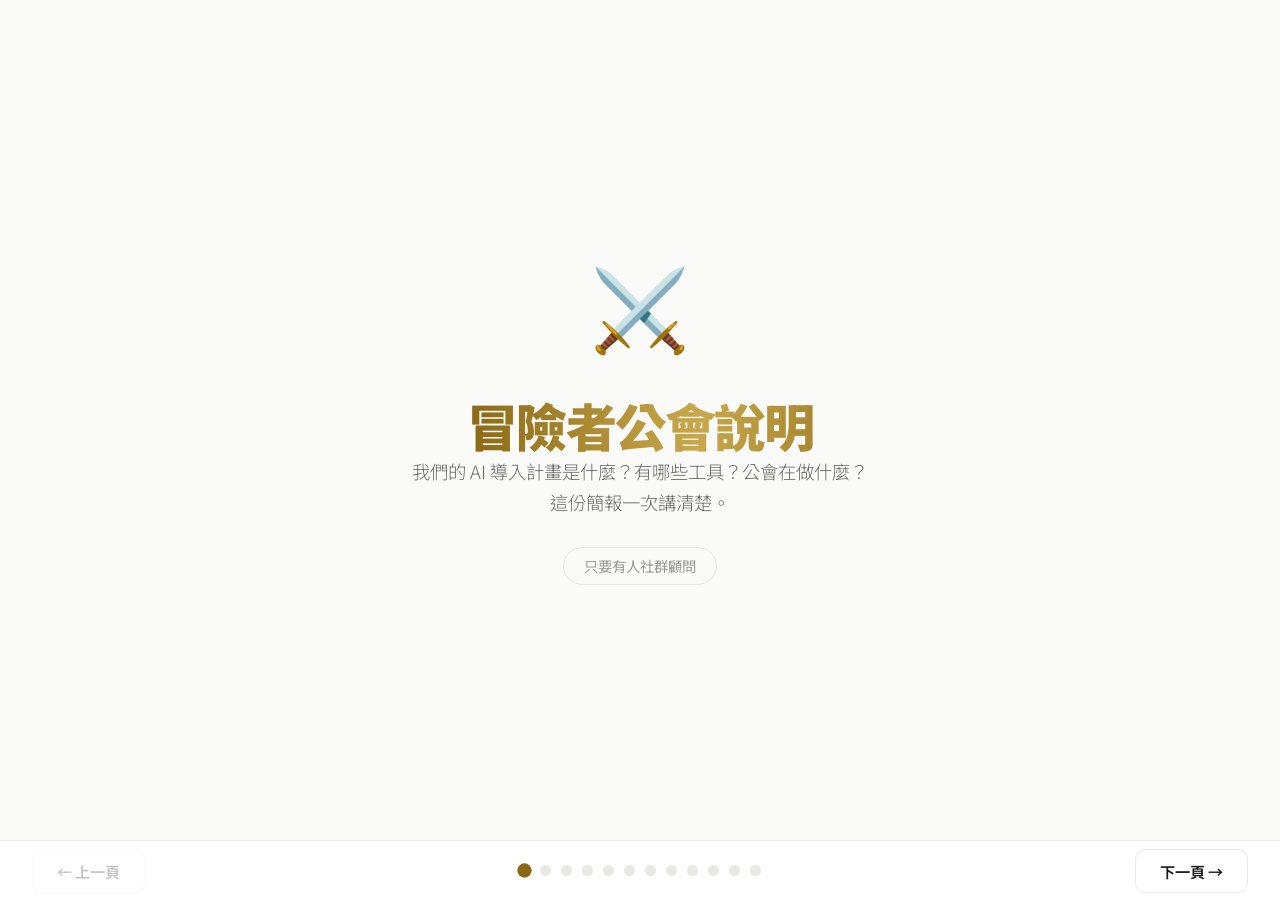
==== Journal/guild-intro-presentation.html @ dc31a096 "feat: 新增冒險者公會說明動態簡報" ====
<!DOCTYPE html>
<html lang="zh-TW">
<head>
  <meta charset="UTF-8">
  <meta name="viewport" content="width=device-width, initial-scale=1.0">
  <meta name="robots" content="noindex, nofollow">
  <title>冒險者公會說明 — 簡報</title>
  <link rel="icon" href="data:image/svg+xml,<svg xmlns='http://www.w3.org/2000/svg' viewBox='0 0 100 100'><text y='.9em' font-size='90'>⚔️</text></svg>">
  <link rel="preconnect" href="https://fonts.googleapis.com">
  <link rel="preconnect" href="https://fonts.gstatic.com" crossorigin>
  <link href="https://fonts.googleapis.com/css2?family=Noto+Sans+TC:wght@300;400;500;600;700;900&display=swap" rel="stylesheet">
  <style>
    :root {
      --bg: #fafaf8;
      --card-bg: #ffffff;
      --border: #e8e8e5;
      --text: #1a1a1a;
      --text-muted: #6b6b6b;
      --text-light: #999;
      --accent: #8b6914;
      --accent-light: #fdf5e6;
      --accent-border: #e8d5a8;
      --green: #4caf50;
      --green-bg: #f0f7f1;
      --green-border: #c8e6c9;
      --blue: #4a7c96;
      --blue-bg: #e8f4f8;
      --red: #c0392b;
      --red-bg: #fdf0ef;
      --warm-bg: #fdf8f0;
      --nav-height: 60px;
    }

    *, *::before, *::after { box-sizing: border-box; margin: 0; padding: 0; }

    body {
      font-family: 'Noto Sans TC', -apple-system, BlinkMacSystemFont, sans-serif;
      background: var(--bg);
      color: var(--text);
      line-height: 1.7;
      overflow: hidden;
      height: 100vh;
      width: 100vw;
    }

    /* ===== Slide System ===== */
    .slide-deck { position: relative; width: 100%; height: calc(100vh - var(--nav-height)); }

    .slide {
      position: absolute; top: 0; left: 0; width: 100%; height: 100%;
      opacity: 0; transform: translateY(30px);
      transition: opacity 0.5s ease, transform 0.5s ease;
      pointer-events: none; overflow-y: auto;
      padding: 60px 60px 80px;
      display: flex; flex-direction: column; align-items: center; justify-content: center;
    }
    .slide.active { opacity: 1; transform: translateY(0); pointer-events: auto; }
    .slide.exit-up { opacity: 0; transform: translateY(-30px); }
    .slide-inner { max-width: 900px; width: 100%; }
    .slide.top-align { justify-content: flex-start; }

    /* ===== Animations ===== */
    @keyframes fadeInUp {
      from { opacity: 0; transform: translateY(20px); }
      to { opacity: 1; transform: translateY(0); }
    }
    .slide.active .animate { animation: fadeInUp 0.5s ease forwards; opacity: 0; }
    .slide.active .stagger-1 { animation-delay: 0.05s; }
    .slide.active .stagger-2 { animation-delay: 0.15s; }
    .slide.active .stagger-3 { animation-delay: 0.25s; }
    .slide.active .stagger-4 { animation-delay: 0.35s; }
    .slide.active .stagger-5 { animation-delay: 0.45s; }
    .slide.active .stagger-6 { animation-delay: 0.55s; }
    .slide.active .stagger-7 { animation-delay: 0.65s; }
    .slide.active .stagger-8 { animation-delay: 0.75s; }

    /* ===== Bottom Nav ===== */
    .bottom-nav {
      position: fixed; bottom: 0; left: 0; right: 0;
      height: var(--nav-height); background: var(--card-bg);
      border-top: 1px solid var(--border);
      display: flex; align-items: center; justify-content: space-between;
      padding: 0 32px; z-index: 100;
    }
    .nav-btn {
      font-family: inherit; font-size: 0.95rem; font-weight: 600;
      color: var(--text); background: none; border: 1px solid var(--border);
      border-radius: 10px; padding: 10px 24px; cursor: pointer;
      transition: all 0.15s; min-width: 100px;
    }
    .nav-btn:hover:not(:disabled) { background: var(--bg); border-color: #ccc; }
    .nav-btn:disabled { opacity: 0.25; cursor: default; }
    .nav-dots { display: flex; gap: 10px; align-items: center; }
    .nav-dot {
      width: 11px; height: 11px; border-radius: 50%;
      background: var(--border); border: none; cursor: pointer;
      transition: all 0.2s; padding: 0;
    }
    .nav-dot.active { background: var(--accent); transform: scale(1.3); }
    .nav-dot.visited { background: #d4b96a; }

    /* ===== Scroll Hint ===== */
    .scroll-hint {
      position: fixed; bottom: 74px; left: 50%; transform: translateX(-50%);
      font-size: 0.8rem; color: var(--text-light);
      background: var(--card-bg); border: 1px solid var(--border);
      border-radius: 20px; padding: 5px 16px;
      opacity: 0; transition: opacity 0.3s; pointer-events: none; z-index: 99;
    }
    .scroll-hint.visible { opacity: 1; }

    /* ===== Typography ===== */
    .hero-title {
      font-size: 3.2rem; font-weight: 900; letter-spacing: -0.03em; line-height: 1.2;
      background: linear-gradient(90deg, #8b6914, #c9a84c, #8b6914, #c9a84c);
      background-size: 200% auto;
      -webkit-background-clip: text; -webkit-text-fill-color: transparent;
      background-clip: text; animation: shimmer 3s linear infinite;
    }
    @keyframes shimmer { to { background-position: 200% center; } }

    .headline {
      font-size: 2.4rem; font-weight: 900; letter-spacing: -0.02em;
      line-height: 1.25; color: var(--text); margin-bottom: 12px;
    }
    .lead {
      font-size: 1.2rem; font-weight: 400; color: var(--text-muted);
      line-height: 1.7; margin-bottom: 32px;
    }
    .card-title { font-size: 1.1rem; font-weight: 700; margin-bottom: 6px; }
    .card-text { font-size: 0.95rem; color: var(--text-muted); line-height: 1.6; }
    .section-label {
      font-size: 0.8rem; font-weight: 700; text-transform: uppercase;
      letter-spacing: 0.12em; color: var(--accent); margin-bottom: 10px;
    }
    .big-emoji { font-size: 5rem; margin-bottom: 24px; }
    .brand-tag {
      display: inline-block; margin-top: 28px;
      font-size: 0.9rem; color: var(--text-light);
      border: 1px solid var(--border); border-radius: 24px; padding: 6px 20px;
    }
    .subtitle {
      font-size: 1.15rem; color: var(--text-muted); font-weight: 300;
      max-width: 520px; line-height: 1.7;
    }

    /* ===== Cards ===== */
    .card-grid {
      display: grid;
      grid-template-columns: repeat(auto-fit, minmax(240px, 1fr));
      gap: 20px;
    }
    .s-card {
      background: var(--card-bg); border: 1px solid var(--border);
      border-radius: 14px; padding: 28px; transition: box-shadow 0.15s;
    }
    .s-card:hover { box-shadow: 0 4px 16px rgba(0,0,0,0.05); }

    /* Tool cards with colored left border */
    .tool-card {
      background: var(--card-bg); border: 1px solid var(--border);
      border-radius: 14px; padding: 24px; transition: box-shadow 0.15s;
      border-left: 4px solid var(--border);
    }
    .tool-card:hover { box-shadow: 0 4px 16px rgba(0,0,0,0.05); }
    .tool-card.gemini { border-left-color: #4285f4; }
    .tool-card.claude-chat { border-left-color: #c9a84c; }
    .tool-card.claude-cowork { border-left-color: var(--green); }
    .tool-card.claude-code { border-left-color: var(--red); }

    .tool-icon { font-size: 1.8rem; margin-bottom: 12px; }
    .tool-name { font-size: 1.05rem; font-weight: 700; margin-bottom: 4px; }
    .tool-badge {
      display: inline-block; font-size: 0.72rem; font-weight: 600;
      padding: 2px 10px; border-radius: 12px; margin-bottom: 10px;
    }
    .badge-all { background: #e8f4f8; color: #4a7c96; }
    .badge-agent { background: var(--green-bg); color: var(--green); }
    .badge-dev { background: var(--red-bg); color: var(--red); }
    .tool-desc { font-size: 0.9rem; color: var(--text-muted); line-height: 1.6; margin-bottom: 12px; }
    .tool-example {
      font-size: 0.82rem; color: var(--accent); background: var(--accent-light);
      border: 1px solid var(--accent-border); border-radius: 8px;
      padding: 10px 14px; line-height: 1.6;
    }
    .tool-example strong { font-weight: 600; }

    /* ===== Guild Activities ===== */
    .activity-card {
      background: var(--card-bg); border: 1px solid var(--border);
      border-radius: 14px; padding: 28px; text-align: center;
      transition: box-shadow 0.15s;
    }
    .activity-card:hover { box-shadow: 0 4px 16px rgba(0,0,0,0.05); }
    .activity-icon { font-size: 2.5rem; margin-bottom: 16px; }
    .activity-name { font-size: 1.1rem; font-weight: 700; margin-bottom: 8px; }
    .activity-desc { font-size: 0.88rem; color: var(--text-muted); line-height: 1.6; }

    /* ===== Values / Concept Cards ===== */
    .concept-card {
      background: var(--card-bg); border: 1px solid var(--border);
      border-radius: 14px; padding: 36px; margin-bottom: 20px;
    }
    .concept-label {
      display: inline-block; font-size: 0.78rem; font-weight: 600;
      color: var(--accent); background: var(--accent-light);
      border-radius: 16px; padding: 4px 14px; margin-bottom: 16px;
    }
    .concept-title { font-size: 1.3rem; font-weight: 700; margin-bottom: 12px; }
    .concept-text { font-size: 1rem; color: var(--text-muted); line-height: 1.8; }

    /* ===== Security Section ===== */
    .security-card {
      background: var(--card-bg); border: 1px solid var(--border);
      border-radius: 14px; padding: 24px; display: flex; gap: 16px; align-items: flex-start;
    }
    .security-icon { font-size: 1.6rem; flex-shrink: 0; margin-top: 2px; }
    .security-title { font-size: 1rem; font-weight: 700; margin-bottom: 4px; }
    .security-text { font-size: 0.9rem; color: var(--text-muted); line-height: 1.6; }

    /* ===== Summary Banner ===== */
    .summary-banner {
      background: var(--warm-bg); border: 1px solid var(--accent-border);
      border-radius: 14px; padding: 24px 28px;
      font-size: 1.05rem; color: var(--text-muted); line-height: 1.8;
    }

    /* ===== Responsive ===== */
    @media (max-width: 768px) {
      .slide { padding: 32px 24px 72px; }
      .hero-title { font-size: 2rem; }
      .headline { font-size: 1.6rem; }
      .lead { font-size: 1rem; }
      .card-grid { grid-template-columns: 1fr; }
      .s-card, .tool-card, .concept-card { padding: 18px; }
      .tool-name { font-size: 0.95rem; }
    }
  </style>
</head>
<body>

  <div class="slide-deck" id="slideDeck">

    <!-- ====== Slide 0: Cover ====== -->
    <div class="slide active" data-index="0" style="text-align: center;">
      <div class="slide-inner" style="display: flex; flex-direction: column; align-items: center;">
        <div class="big-emoji animate stagger-1">⚔️</div>
        <h1 class="hero-title animate stagger-2">冒險者公會說明</h1>
        <p class="subtitle animate stagger-3">我們的 AI 導入計畫是什麼？有哪些工具？公會在做什麼？<br>這份簡報一次講清楚。</p>
        <span class="brand-tag animate stagger-4">只要有人社群顧問</span>
      </div>
    </div>

    <!-- ====== Slide 1: AI Tools Overview ====== -->
    <div class="slide" data-index="1">
      <div class="slide-inner">
        <p class="section-label animate stagger-1">01 — AI 工具總覽</p>
        <h2 class="headline animate stagger-2">我們用了哪些 AI？</h2>
        <p class="lead animate stagger-3">不同的工具各有擅長，搭配起來才能覆蓋日常工作的各種場景。</p>

        <div class="summary-banner animate stagger-4" style="margin-bottom: 28px;">
          簡單說：Gemini 處理日常快速任務和生圖。Claude Chat 接手更重的分析與寫作。Claude Cowork + Code 負責跨系統自動化——這是我們 AI 導入計畫的核心。
        </div>
      </div>
    </div>

    <!-- ====== Slide 2: Gemini ====== -->
    <div class="slide" data-index="2">
      <div class="slide-inner">
        <p class="section-label animate stagger-1">01 — AI 工具</p>
        <div class="tool-card gemini animate stagger-2">
          <div class="tool-icon">✦</div>
          <div class="tool-name">Gemini Pro</div>
          <span class="tool-badge badge-all">全公司使用 · 已在使用</span>
          <p class="tool-desc">大家已經熟悉的通用 AI 助手。適合快速問答、翻譯、摘要、寫初稿。還能生圖，視覺發想很方便。繼續用，不衝突。</p>
          <div class="tool-example">
            <strong>🎨 廣告專案實例：</strong>幫客戶想社群貼文的視覺方向時，直接用 Gemini 生出 3-5 張風格圖，快速跟客戶對齊畫面想像，省掉來回描述的溝通成本。
          </div>
        </div>
      </div>
    </div>

    <!-- ====== Slide 3: Claude Chat ====== -->
    <div class="slide" data-index="3">
      <div class="slide-inner">
        <p class="section-label animate stagger-1">01 — AI 工具</p>
        <div class="tool-card claude-chat animate stagger-2">
          <div class="tool-icon">💬</div>
          <div class="tool-name">Claude Chat</div>
          <span class="tool-badge badge-all">全公司使用</span>
          <p class="tool-desc">跟 Gemini 類似的對話模式，但長文分析、中文語感、複雜推理更強。處理需要深度思考的任務時，是更好的選擇。你的日常 AI 夥伴。</p>
          <div class="tool-example">
            <strong>📊 廣告專案實例：</strong>把一整季的廣告成效報告丟進去，請 Claude 交叉分析哪些素材組合的 CTR 最好、哪些受眾反應最差，直接產出有洞察的分析報告初稿。
          </div>
        </div>
      </div>
    </div>

    <!-- ====== Slide 4: Claude Cowork ====== -->
    <div class="slide" data-index="4">
      <div class="slide-inner">
        <p class="section-label animate stagger-1">01 — AI 工具</p>
        <div class="tool-card claude-cowork animate stagger-2">
          <div class="tool-icon">🤖</div>
          <div class="tool-name">Claude Cowork</div>
          <span class="tool-badge badge-agent">Agent 模式</span>
          <p class="tool-desc">能連接 Gmail、Ragic、Google Drive 等系統，跨系統執行完整工作流程。不只是問答，是真的能幫你「做事」的 AI。Demo 用的就是這個。</p>
          <div class="tool-example">
            <strong>📋 廣告專案實例：</strong>跟 Claude 說「幫我查這個月所有待請款的專案」，它會自動去 Ragic 撈資料、整理成表格、標出逾期的項目，最後寄 email 提醒對應的負責人。
          </div>
        </div>
      </div>
    </div>

    <!-- ====== Slide 5: Claude Code ====== -->
    <div class="slide" data-index="5">
      <div class="slide-inner">
        <p class="section-label animate stagger-1">01 — AI 工具</p>
        <div class="tool-card claude-code animate stagger-2">
          <div class="tool-icon">🖥️</div>
          <div class="tool-name">Claude Code</div>
          <span class="tool-badge badge-dev">大法師聖殿</span>
          <p class="tool-desc">開發者終端機工具。大法師聖殿用來建置自動化功能、腳本、系統串接。公會裡的各種工具（靈感蒐集狂魔、合約小幫手、KOL 身家調查⋯⋯）都是用它做的。</p>
          <div class="tool-example">
            <strong>⚡ 廣告專案實例：</strong>把「每月自動從 Google Sheets 抓各平台廣告成效 → 算出 ROAS 跟 CPA → 產出月報 PDF 寄給客戶」這種重複流程，直接寫成自動化腳本一鍵完成。
          </div>
        </div>
      </div>
    </div>

    <!-- ====== Slide 6: Guild Intro ====== -->
    <div class="slide" data-index="6">
      <div class="slide-inner">
        <p class="section-label animate stagger-1">02 — 成立冒險者公會</p>
        <h2 class="headline animate stagger-2">冒險者公會是什麼？</h2>
        <p class="lead animate stagger-3">召集血液裡流著魔法師基因的同事，一起實驗、一起建置公司最重要的 AI 功能與架構。由我擔任會長，負責掌舵方向。</p>

        <div class="card-grid animate stagger-4">
          <div class="activity-card">
            <div class="activity-icon">⏳</div>
            <div class="activity-name">固定例會</div>
            <div class="activity-desc">1–2 週一次 / 固定時間、穩定推進開發進度</div>
          </div>
          <div class="activity-card">
            <div class="activity-icon">📜</div>
            <div class="activity-name">冒險者公會日誌</div>
            <div class="activity-desc">AI 分享與使用經驗 / 整理後發給全公司</div>
          </div>
          <div class="activity-card">
            <div class="activity-icon">✨</div>
            <div class="activity-name">開發專案</div>
            <div class="activity-desc">一起梳理需求 / 建置重要 AI 功能</div>
          </div>
        </div>

        <div class="summary-banner animate stagger-5" style="margin-top: 28px;">
          🎁 <strong>公會成員福利：</strong>公司補助 Claude Team Pro 方案，全額支持你的魔法修煉之路。
        </div>
      </div>
    </div>

    <!-- ====== Slide 7: Three Things - 1 ====== -->
    <div class="slide" data-index="7">
      <div class="slide-inner">
        <p class="section-label animate stagger-1">03 — 三件我想跟大家說的事</p>
        <h2 class="headline animate stagger-2">三件我想跟大家說的事</h2>

        <div class="concept-card animate stagger-3">
          <span class="concept-label">觀念一</span>
          <h3 class="concept-title">每個角色都缺一不可</h3>
          <p class="concept-text">我們不是「魔法師至上」的組織。我們想召集的是血液裡流著魔法師基因的朋友，但這個世界還是需要鍊金術師、吟遊詩人、鐵匠、道具商人、酒館老闆——每一個角色都缺一不可。</p>
          <p class="concept-text" style="margin-top: 16px;">即使你不加入冒險者公會，你可以做的是盡量丟出工作上覺得麻煩的痛點、卡點，這些都會是可以讓魔法師鍛鍊使用的史萊姆。</p>
        </div>
      </div>
    </div>

    <!-- ====== Slide 8: Three Things - 2 ====== -->
    <div class="slide" data-index="8">
      <div class="slide-inner">
        <p class="section-label animate stagger-1">03 — 三件我想跟大家說的事</p>
        <h2 class="headline animate stagger-2">三件我想跟大家說的事</h2>

        <div class="concept-card animate stagger-3">
          <span class="concept-label">觀念二</span>
          <h3 class="concept-title">AI 不是來取代你的</h3>
          <p class="concept-text">「人的判斷」是最有價值的一步。AI 做的是前面 80% 的粗活，最終判斷可不可以使用、對不對、好不好——這是我們一定要做的工作，也是 AI 無法取代的。</p>
        </div>
      </div>
    </div>

    <!-- ====== Slide 9: Three Things - 3 ====== -->
    <div class="slide" data-index="9">
      <div class="slide-inner">
        <p class="section-label animate stagger-1">03 — 三件我想跟大家說的事</p>
        <h2 class="headline animate stagger-2">三件我想跟大家說的事</h2>

        <div class="concept-card animate stagger-3">
          <span class="concept-label">觀念三</span>
          <h3 class="concept-title">失敗是計畫的一部分，無知是意料中的事</h3>
          <p class="concept-text">我們會試很多東西，有些會很好用，有些會發現不適合，這很正常。我們也會發現自己不知道很多事情，但 AI 可以給我們問。</p>
          <p class="concept-text" style="margin-top: 16px;">不管是冒險者公會的成員覺得「我怎麼弄不出來」，還是其他同事覺得「這工具好像沒比較快」——都不需要因此覺得是自己的問題。我們一起調整就好。</p>
        </div>
      </div>
    </div>

    <!-- ====== Slide 10: Security ====== -->
    <div class="slide top-align" data-index="10">
      <div class="slide-inner">
        <p class="section-label animate stagger-1">04 — 資安保障</p>
        <h2 class="headline animate stagger-2">Claude Team Plan 的資安保障</h2>
        <p class="lead animate stagger-3">公司的資料安全是最高優先級。Claude Team Plan 提供企業級的隱私與安全保護。</p>

        <div style="display: grid; gap: 16px;">
          <div class="security-card animate stagger-3">
            <div class="security-icon">🔒</div>
            <div>
              <div class="security-title">不會用你的資料訓練模型</div>
              <div class="security-text">所有對話內容和上傳的檔案，都不會被用來訓練 AI 模型。你的商業機密不會變成別人的訓練資料。</div>
            </div>
          </div>
          <div class="security-card animate stagger-4">
            <div class="security-icon">🛡️</div>
            <div>
              <div class="security-title">SOC 2 Type II 認證</div>
              <div class="security-text">Anthropic 通過 SOC 2 Type II 安全認證，代表資料處理流程經過第三方嚴格稽核，符合企業級安全標準。</div>
            </div>
          </div>
          <div class="security-card animate stagger-5">
            <div class="security-icon">🗄️</div>
            <div>
              <div class="security-title">對話紀錄預設 30 天後刪除</div>
              <div class="security-text">Team Plan 的對話紀錄預設保留 30 天後自動刪除，不會在伺服器上永久保存。管理員可隨時調整保留期限。</div>
            </div>
          </div>
          <div class="security-card animate stagger-6">
            <div class="security-icon">👥</div>
            <div>
              <div class="security-title">團隊成員管理</div>
              <div class="security-text">管理員可以統一管理成員帳號、設定存取權限，員工離職時能立即撤銷帳號權限，確保資料不外流。</div>
            </div>
          </div>
        </div>
      </div>
    </div>

    <!-- ====== Slide 11: End ====== -->
    <div class="slide" data-index="11" style="text-align: center;">
      <div class="slide-inner" style="display: flex; flex-direction: column; align-items: center;">
        <div class="big-emoji animate stagger-1">🚀</div>
        <h2 class="hero-title animate stagger-2" style="font-size: 2.8rem;">一起冒險吧！</h2>
        <p class="subtitle animate stagger-3">有問題隨時問，有痛點盡量丟。<br>不管你是什麼角色，都是這場冒險的一份子。</p>
        <p class="animate stagger-4" style="margin-top: 36px; font-size: 0.85rem; color: var(--text-light);">只要有人社群顧問 × 冒險者公會 ⚔️</p>
      </div>
    </div>

  </div>

  <!-- Scroll Hint -->
  <div class="scroll-hint" id="scrollHint">↓ 向下捲動看更多</div>

  <!-- Bottom Nav -->
  <div class="bottom-nav">
    <button class="nav-btn" id="btnPrev" onclick="goSlide(current - 1)" disabled>← 上一頁</button>
    <div class="nav-dots" id="navDots"></div>
    <button class="nav-btn" id="btnNext" onclick="goSlide(current + 1)">下一頁 →</button>
  </div>

  <script>
    var slides = document.querySelectorAll('.slide');
    var total = slides.length;
    var current = 0;
    var visited = {};
    visited[0] = true;

    // Build dots
    var dotsContainer = document.getElementById('navDots');
    for (var i = 0; i < total; i++) {
      var dot = document.createElement('button');
      dot.className = 'nav-dot' + (i === 0 ? ' active' : '');
      dot.setAttribute('data-index', i);
      dot.onclick = (function(idx) { return function() { goSlide(idx); }; })(i);
      dotsContainer.appendChild(dot);
    }

    function goSlide(index) {
      if (index < 0 || index >= total || index === current) return;

      slides[current].classList.remove('active');
      if (index > current) slides[current].classList.add('exit-up');

      var prev = current;
      setTimeout(function() { slides[prev].classList.remove('exit-up'); }, 500);

      current = index;
      visited[current] = true;
      slides[current].classList.add('active');
      slides[current].scrollTop = 0;

      updateNav();
      checkScrollHint();
    }

    function updateNav() {
      document.getElementById('btnPrev').disabled = (current === 0);
      document.getElementById('btnNext').disabled = (current === total - 1);
      var dots = document.querySelectorAll('.nav-dot');
      for (var i = 0; i < dots.length; i++) {
        dots[i].classList.remove('active', 'visited');
        if (i === current) dots[i].classList.add('active');
        else if (visited[i]) dots[i].classList.add('visited');
      }
    }

    function checkScrollHint() {
      var slide = slides[current];
      var hint = document.getElementById('scrollHint');
      if (slide.scrollHeight > slide.clientHeight + 10 && slide.scrollTop < 10) {
        hint.classList.add('visible');
      } else {
        hint.classList.remove('visible');
      }
    }

    document.addEventListener('scroll', function() { checkScrollHint(); }, true);

    // Keyboard
    document.addEventListener('keydown', function(e) {
      if (e.key === 'ArrowRight' || e.key === 'ArrowDown') { e.preventDefault(); goSlide(current + 1); }
      else if (e.key === 'ArrowLeft' || e.key === 'ArrowUp') { e.preventDefault(); goSlide(current - 1); }
      else if (e.key === ' ') { e.preventDefault(); goSlide(current + 1); }
    });

    // Touch swipe
    var touchStartX = 0, touchStartY = 0;
    document.addEventListener('touchstart', function(e) {
      touchStartX = e.changedTouches[0].screenX;
      touchStartY = e.changedTouches[0].screenY;
    });
    document.addEventListener('touchend', function(e) {
      var dx = e.changedTouches[0].screenX - touchStartX;
      var dy = e.changedTouches[0].screenY - touchStartY;
      if (Math.abs(dx) > Math.abs(dy) && Math.abs(dx) > 50) {
        if (dx < 0) goSlide(current + 1); else goSlide(current - 1);
      }
    });

    // Init
    checkScrollHint();
  </script>

</body>
</html>
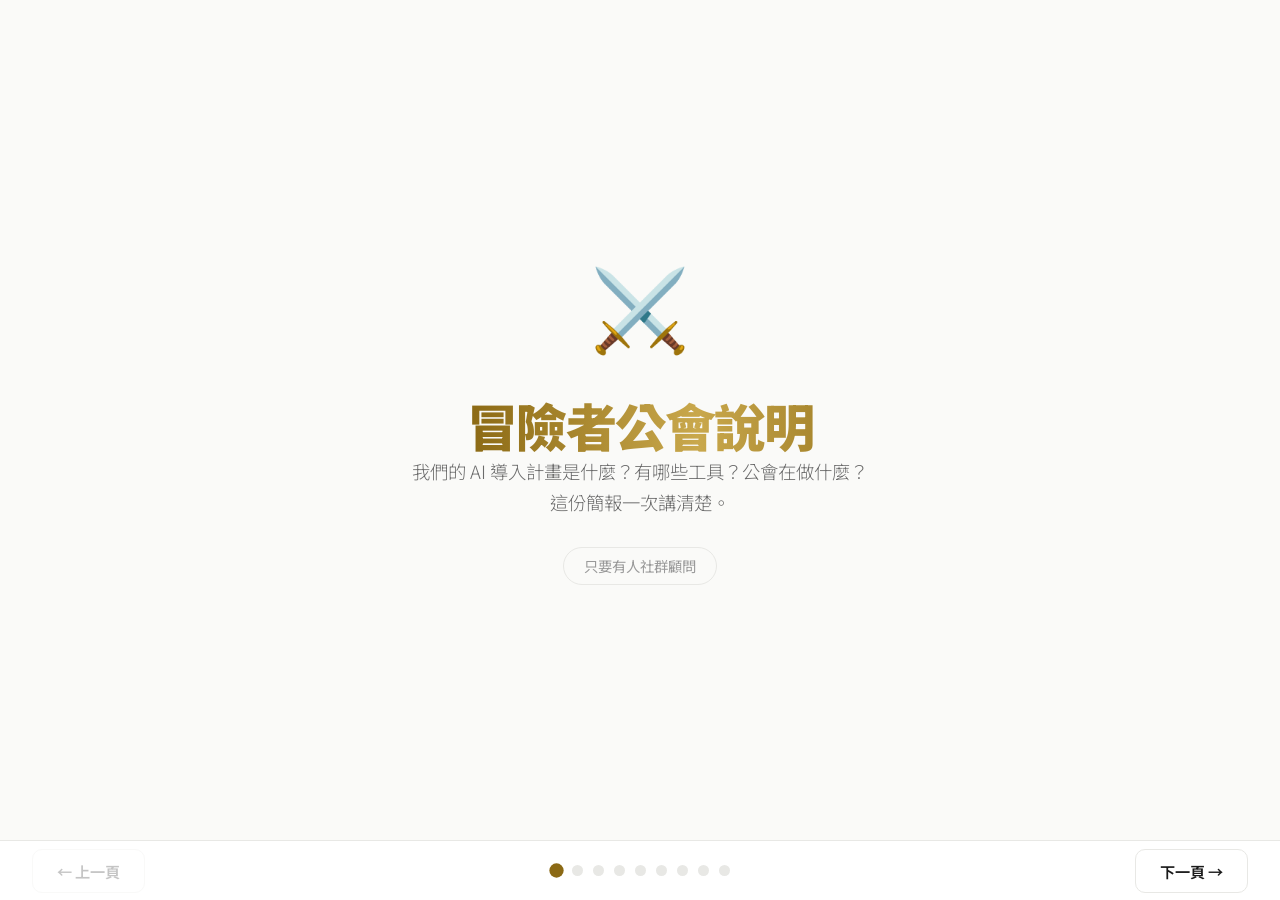
==== commit 5342524c: "refactor: 四個 AI 工具合併同一頁，新增 Cowork 本機檔案讀取重點說明，移除 Ragic 引用" ====
--- a/Journal/guild-intro-presentation.html
+++ b/Journal/guild-intro-presentation.html
@@ -251,85 +251,91 @@
       </div>
     </div>
 
-    <!-- ====== Slide 1: AI Tools Overview ====== -->
-    <div class="slide" data-index="1">
+    <!-- ====== Slide 1: AI Tools - All Four ====== -->
+    <div class="slide top-align" data-index="1">
       <div class="slide-inner">
         <p class="section-label animate stagger-1">01 — AI 工具總覽</p>
         <h2 class="headline animate stagger-2">我們用了哪些 AI？</h2>
-        <p class="lead animate stagger-3">不同的工具各有擅長，搭配起來才能覆蓋日常工作的各種場景。</p>
-
-        <div class="summary-banner animate stagger-4" style="margin-bottom: 28px;">
+
+        <div style="display: grid; grid-template-columns: 1fr 1fr; gap: 16px;">
+          <div class="tool-card gemini animate stagger-3">
+            <div class="tool-icon">✦</div>
+            <div class="tool-name">Gemini Pro</div>
+            <span class="tool-badge badge-all">全公司使用 · 已在使用</span>
+            <p class="tool-desc">快速問答、翻譯、摘要、寫初稿。還能生圖，視覺發想很方便。</p>
+            <div class="tool-example">
+              <strong>🎨</strong> 用 Gemini 生出風格圖，快速跟客戶對齊視覺想像
+            </div>
+          </div>
+          <div class="tool-card claude-chat animate stagger-4">
+            <div class="tool-icon">💬</div>
+            <div class="tool-name">Claude Chat</div>
+            <span class="tool-badge badge-all">全公司使用</span>
+            <p class="tool-desc">長文分析、中文語感、複雜推理更強。需要深度思考時的首選。</p>
+            <div class="tool-example">
+              <strong>📊</strong> 丟入整季廣告成效報告，交叉分析產出有洞察的報告初稿
+            </div>
+          </div>
+          <div class="tool-card claude-cowork animate stagger-5">
+            <div class="tool-icon">🤖</div>
+            <div class="tool-name">Claude Cowork</div>
+            <span class="tool-badge badge-agent">Agent 模式</span>
+            <p class="tool-desc">能讀你電腦裡的檔案、連接 Gmail、Google Drive，跨系統幫你做事。</p>
+            <div class="tool-example">
+              <strong>📋</strong> 直接讀桌面的 Excel 報表，自動整理成週報寄出
+            </div>
+          </div>
+          <div class="tool-card claude-code animate stagger-6">
+            <div class="tool-icon">🖥️</div>
+            <div class="tool-name">Claude Code</div>
+            <span class="tool-badge badge-dev">大法師聖殿</span>
+            <p class="tool-desc">開發自動化工具。公會的靈感蒐集狂魔、合約小幫手都是用它做的。</p>
+            <div class="tool-example">
+              <strong>⚡</strong> 自動抓成效 → 算 ROAS → 產月報 PDF，一鍵完成
+            </div>
+          </div>
+        </div>
+
+        <div class="summary-banner animate stagger-7" style="margin-top: 20px;">
           簡單說：Gemini 處理日常快速任務和生圖。Claude Chat 接手更重的分析與寫作。Claude Cowork + Code 負責跨系統自動化——這是我們 AI 導入計畫的核心。
         </div>
       </div>
     </div>
 
-    <!-- ====== Slide 2: Gemini ====== -->
+    <!-- ====== Slide 2: Cowork Deep Dive ====== -->
     <div class="slide" data-index="2">
       <div class="slide-inner">
-        <p class="section-label animate stagger-1">01 — AI 工具</p>
-        <div class="tool-card gemini animate stagger-2">
-          <div class="tool-icon">✦</div>
-          <div class="tool-name">Gemini Pro</div>
-          <span class="tool-badge badge-all">全公司使用 · 已在使用</span>
-          <p class="tool-desc">大家已經熟悉的通用 AI 助手。適合快速問答、翻譯、摘要、寫初稿。還能生圖，視覺發想很方便。繼續用，不衝突。</p>
-          <div class="tool-example">
-            <strong>🎨 廣告專案實例：</strong>幫客戶想社群貼文的視覺方向時，直接用 Gemini 生出 3-5 張風格圖，快速跟客戶對齊畫面想像，省掉來回描述的溝通成本。
-          </div>
-        </div>
-      </div>
-    </div>
-
-    <!-- ====== Slide 3: Claude Chat ====== -->
-    <div class="slide" data-index="3">
-      <div class="slide-inner">
-        <p class="section-label animate stagger-1">01 — AI 工具</p>
-        <div class="tool-card claude-chat animate stagger-2">
-          <div class="tool-icon">💬</div>
-          <div class="tool-name">Claude Chat</div>
-          <span class="tool-badge badge-all">全公司使用</span>
-          <p class="tool-desc">跟 Gemini 類似的對話模式，但長文分析、中文語感、複雜推理更強。處理需要深度思考的任務時，是更好的選擇。你的日常 AI 夥伴。</p>
-          <div class="tool-example">
-            <strong>📊 廣告專案實例：</strong>把一整季的廣告成效報告丟進去，請 Claude 交叉分析哪些素材組合的 CTR 最好、哪些受眾反應最差，直接產出有洞察的分析報告初稿。
-          </div>
-        </div>
-      </div>
-    </div>
-
-    <!-- ====== Slide 4: Claude Cowork ====== -->
-    <div class="slide" data-index="4">
-      <div class="slide-inner">
-        <p class="section-label animate stagger-1">01 — AI 工具</p>
-        <div class="tool-card claude-cowork animate stagger-2">
-          <div class="tool-icon">🤖</div>
-          <div class="tool-name">Claude Cowork</div>
-          <span class="tool-badge badge-agent">Agent 模式</span>
-          <p class="tool-desc">能連接 Gmail、Ragic、Google Drive 等系統，跨系統執行完整工作流程。不只是問答，是真的能幫你「做事」的 AI。Demo 用的就是這個。</p>
-          <div class="tool-example">
-            <strong>📋 廣告專案實例：</strong>跟 Claude 說「幫我查這個月所有待請款的專案」，它會自動去 Ragic 撈資料、整理成表格、標出逾期的項目，最後寄 email 提醒對應的負責人。
-          </div>
-        </div>
-      </div>
-    </div>
-
-    <!-- ====== Slide 5: Claude Code ====== -->
-    <div class="slide" data-index="5">
-      <div class="slide-inner">
-        <p class="section-label animate stagger-1">01 — AI 工具</p>
-        <div class="tool-card claude-code animate stagger-2">
-          <div class="tool-icon">🖥️</div>
-          <div class="tool-name">Claude Code</div>
-          <span class="tool-badge badge-dev">大法師聖殿</span>
-          <p class="tool-desc">開發者終端機工具。大法師聖殿用來建置自動化功能、腳本、系統串接。公會裡的各種工具（靈感蒐集狂魔、合約小幫手、KOL 身家調查⋯⋯）都是用它做的。</p>
-          <div class="tool-example">
-            <strong>⚡ 廣告專案實例：</strong>把「每月自動從 Google Sheets 抓各平台廣告成效 → 算出 ROAS 跟 CPA → 產出月報 PDF 寄給客戶」這種重複流程，直接寫成自動化腳本一鍵完成。
-          </div>
-        </div>
-      </div>
-    </div>
-
-    <!-- ====== Slide 6: Guild Intro ====== -->
-    <div class="slide" data-index="6">
+        <p class="section-label animate stagger-1">01 — 重點功能</p>
+        <h2 class="headline animate stagger-2">Cowork 能直接讀你電腦裡的檔案</h2>
+        <p class="lead animate stagger-3">這是跟其他 AI 最大的差別——不用上傳、不用複製貼上，它直接讀你本機的檔案來工作。</p>
+
+        <div class="card-grid animate stagger-4">
+          <div class="s-card">
+            <div class="card-title">📂 直接讀取本機檔案</div>
+            <p class="card-text">桌面的 Excel、下載資料夾的 PDF、Google Drive 同步的文件——跟它說路徑或檔名，它自己找來讀。</p>
+          </div>
+          <div class="s-card">
+            <div class="card-title">🔄 跨系統串聯</div>
+            <p class="card-text">讀完本機檔案後，可以直接幫你寄 email、更新 Google Sheets、產出新檔案，一條龍完成。</p>
+          </div>
+          <div class="s-card">
+            <div class="card-title">🧠 理解上下文</div>
+            <p class="card-text">不是死板地讀資料。它能理解你的需求，從多個檔案交叉比對，產出你真正需要的結果。</p>
+          </div>
+        </div>
+
+        <div class="concept-card animate stagger-5" style="margin-top: 24px; background: var(--warm-bg); border-color: var(--accent-border);">
+          <span class="concept-label">實際應用場景</span>
+          <p class="concept-text" style="margin-bottom: 0;">
+            「幫我讀桌面那份客戶的 Brief PDF，再對照 Downloads 裡上個月的結案報告，整理出這次提案需要注意的重點，用條列式寫成一頁摘要。」<br><br>
+            以前這些動作要你自己開檔案、來回對照、手動整理。現在一句話，Cowork 全部搞定。
+          </p>
+        </div>
+      </div>
+    </div>
+
+    <!-- ====== Slide 3: Guild Intro ====== -->
+    <div class="slide top-align" data-index="3">
       <div class="slide-inner">
         <p class="section-label animate stagger-1">02 — 成立冒險者公會</p>
         <h2 class="headline animate stagger-2">冒險者公會是什麼？</h2>
@@ -359,8 +365,8 @@
       </div>
     </div>
 
-    <!-- ====== Slide 7: Three Things - 1 ====== -->
-    <div class="slide" data-index="7">
+    <!-- ====== Slide 4: Three Things - 1 ====== -->
+    <div class="slide" data-index="4">
       <div class="slide-inner">
         <p class="section-label animate stagger-1">03 — 三件我想跟大家說的事</p>
         <h2 class="headline animate stagger-2">三件我想跟大家說的事</h2>
@@ -374,8 +380,8 @@
       </div>
     </div>
 
-    <!-- ====== Slide 8: Three Things - 2 ====== -->
-    <div class="slide" data-index="8">
+    <!-- ====== Slide 5: Three Things - 2 ====== -->
+    <div class="slide" data-index="5">
       <div class="slide-inner">
         <p class="section-label animate stagger-1">03 — 三件我想跟大家說的事</p>
         <h2 class="headline animate stagger-2">三件我想跟大家說的事</h2>
@@ -388,8 +394,8 @@
       </div>
     </div>
 
-    <!-- ====== Slide 9: Three Things - 3 ====== -->
-    <div class="slide" data-index="9">
+    <!-- ====== Slide 6: Three Things - 3 ====== -->
+    <div class="slide" data-index="6">
       <div class="slide-inner">
         <p class="section-label animate stagger-1">03 — 三件我想跟大家說的事</p>
         <h2 class="headline animate stagger-2">三件我想跟大家說的事</h2>
@@ -403,8 +409,8 @@
       </div>
     </div>
 
-    <!-- ====== Slide 10: Security ====== -->
-    <div class="slide top-align" data-index="10">
+    <!-- ====== Slide 7: Security ====== -->
+    <div class="slide top-align" data-index="7">
       <div class="slide-inner">
         <p class="section-label animate stagger-1">04 — 資安保障</p>
         <h2 class="headline animate stagger-2">Claude Team Plan 的資安保障</h2>
@@ -443,8 +449,8 @@
       </div>
     </div>
 
-    <!-- ====== Slide 11: End ====== -->
-    <div class="slide" data-index="11" style="text-align: center;">
+    <!-- ====== Slide 8: End ====== -->
+    <div class="slide" data-index="8" style="text-align: center;">
       <div class="slide-inner" style="display: flex; flex-direction: column; align-items: center;">
         <div class="big-emoji animate stagger-1">🚀</div>
         <h2 class="hero-title animate stagger-2" style="font-size: 2.8rem;">一起冒險吧！</h2>
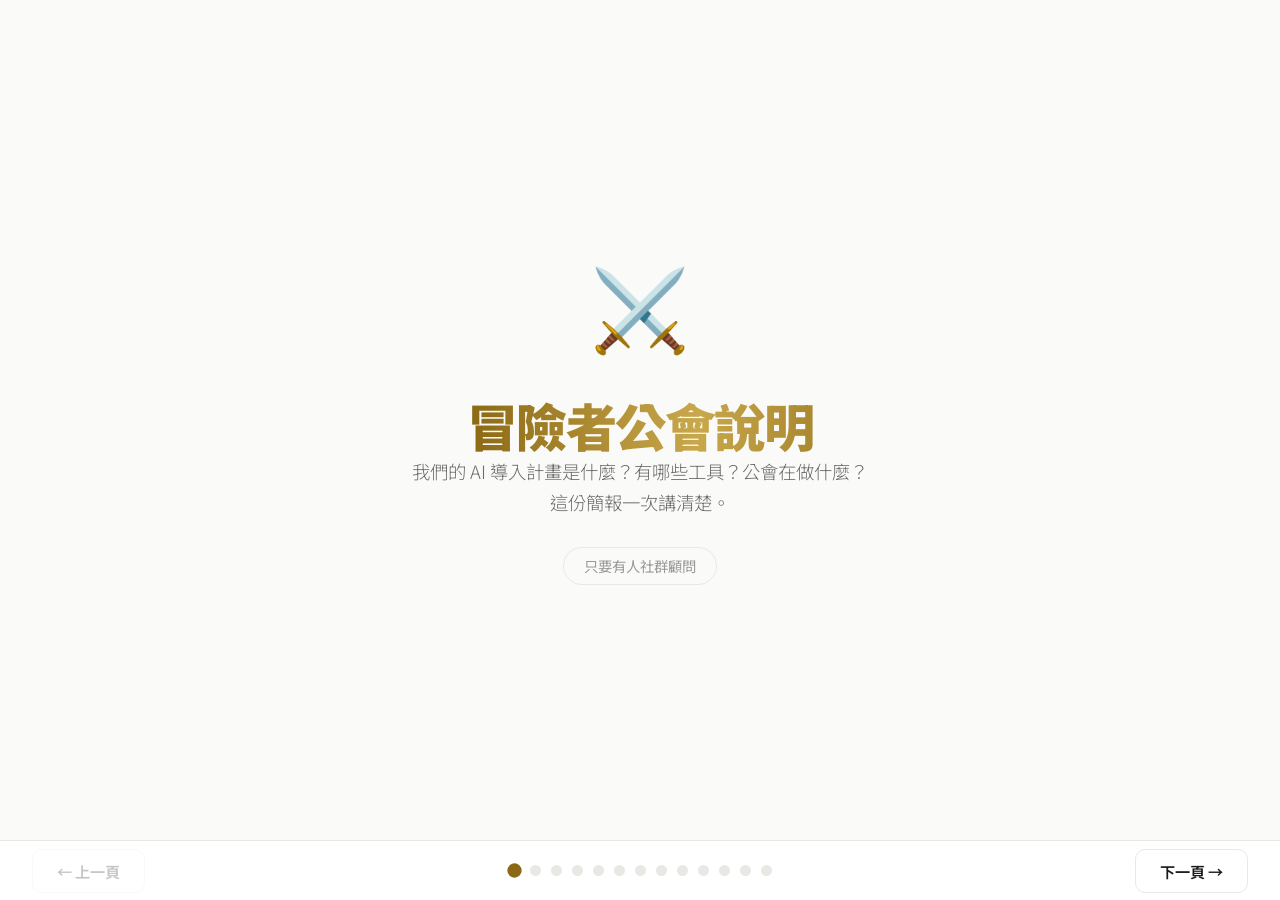
==== commit 80e211cb: "feat: 新增省流量秘訣四頁（講清楚、指定範圍、選對模型、Project Knowledge）" ====
--- a/Journal/guild-intro-presentation.html
+++ b/Journal/guild-intro-presentation.html
@@ -334,8 +334,153 @@
       </div>
     </div>
 
-    <!-- ====== Slide 3: Guild Intro ====== -->
-    <div class="slide top-align" data-index="3">
+    <!-- ====== Slide 3: Tips - Clear Instructions ====== -->
+    <div class="slide" data-index="3">
+      <div class="slide-inner">
+        <p class="section-label animate stagger-1">02 — 省流量秘訣</p>
+        <h2 class="headline animate stagger-2">一句話省掉三輪對話</h2>
+        <p class="lead animate stagger-3">來回越多輪，消耗越多流量。把需求一次講清楚，效果更好還更省。</p>
+
+        <div style="display: grid; grid-template-columns: 1fr 1fr; gap: 20px;" class="animate stagger-4">
+          <div class="s-card" style="border-left: 4px solid var(--red);">
+            <div class="card-title" style="color: var(--red);">❌ 這樣很浪費</div>
+            <p class="card-text" style="line-height: 2;">
+              第 1 輪：「幫我整理報告」<br>
+              第 2 輪：「要用表格」<br>
+              第 3 輪：「加上日期」<br>
+              第 4 輪：「再加客戶名稱」
+            </p>
+            <p class="card-text" style="margin-top: 12px; font-weight: 600; color: var(--red);">= 4 輪對話的流量</p>
+          </div>
+          <div class="s-card" style="border-left: 4px solid var(--green);">
+            <div class="card-title" style="color: var(--green);">✅ 這樣最省</div>
+            <p class="card-text" style="line-height: 2;">
+              「幫我把這份資料整理成<strong>表格</strong>，<br>
+              欄位要有<strong>日期、客戶名稱、金額</strong>，<br>
+              按<strong>日期排序</strong>」
+            </p>
+            <p class="card-text" style="margin-top: 12px; font-weight: 600; color: var(--green);">= 1 輪搞定，品質還更好</p>
+          </div>
+        </div>
+
+        <div class="summary-banner animate stagger-5" style="margin-top: 24px;">
+          💡 格式、欄位、排序、語氣、長度——想到什麼就一次寫上去，不要等 Claude 來猜。
+        </div>
+      </div>
+    </div>
+
+    <!-- ====== Slide 4: Tips - File Scope ====== -->
+    <div class="slide" data-index="4">
+      <div class="slide-inner">
+        <p class="section-label animate stagger-1">02 — 省流量秘訣</p>
+        <h2 class="headline animate stagger-2">檔案不要整份丟，說清楚範圍</h2>
+        <p class="lead animate stagger-3">檔案越大，Claude 處理時消耗的流量越多。先指定你需要的部分就好。</p>
+
+        <div style="display: grid; grid-template-columns: 1fr 1fr; gap: 20px;" class="animate stagger-4">
+          <div class="s-card" style="border-left: 4px solid var(--red);">
+            <div class="card-title" style="color: var(--red);">❌ 整份丟進去</div>
+            <p class="card-text">丟一份 100 頁 PDF<br>「幫我看看這份」</p>
+            <p class="card-text" style="margin-top: 12px; font-weight: 600; color: var(--red);">Claude 讀完 100 頁才開始想</p>
+          </div>
+          <div class="s-card" style="border-left: 4px solid var(--green);">
+            <div class="card-title" style="color: var(--green);">✅ 指定範圍</div>
+            <p class="card-text">「這份 PDF 的<strong>第 3-5 頁</strong>是客戶回饋，<br>幫我整理成重點條列」</p>
+            <p class="card-text" style="margin-top: 12px; font-weight: 600; color: var(--green);">只處理需要的部分，快又省</p>
+          </div>
+        </div>
+
+        <div class="concept-card animate stagger-5" style="margin-top: 24px; background: var(--warm-bg); border-color: var(--accent-border);">
+          <span class="concept-label">適用場景</span>
+          <p class="concept-text" style="margin-bottom: 0;">
+            大型簡報、長篇報告、多份檔案——先告訴 Claude 你要看哪幾頁、哪個段落、哪幾個欄位。<br>
+            比起整份丟，指定範圍省下的流量可以差到 <strong>5-10 倍</strong>。
+          </p>
+        </div>
+      </div>
+    </div>
+
+    <!-- ====== Slide 5: Tips - Model Selection ====== -->
+    <div class="slide" data-index="5">
+      <div class="slide-inner">
+        <p class="section-label animate stagger-1">02 — 省流量秘訣</p>
+        <h2 class="headline animate stagger-2">選對模型，省一半流量</h2>
+        <p class="lead animate stagger-3">不是每件事都需要出動最強的。預設用 Sonnet 就對了。</p>
+
+        <div class="card-grid animate stagger-4">
+          <div class="s-card" style="border-top: 4px solid #90caf9; text-align: center;">
+            <div style="font-size: 2rem; margin-bottom: 8px;">⚡</div>
+            <div class="card-title">Haiku</div>
+            <p class="card-text" style="margin-bottom: 12px;">最快、最便宜</p>
+            <p class="card-text" style="font-size: 0.85rem;">翻譯、摘要、格式轉換<br>簡單問答、改錯字</p>
+          </div>
+          <div class="s-card" style="border-top: 4px solid var(--accent); text-align: center;">
+            <div style="font-size: 2rem; margin-bottom: 8px;">⭐</div>
+            <div class="card-title">Sonnet</div>
+            <p class="card-text" style="margin-bottom: 12px; font-weight: 600; color: var(--accent);">日常首選，9 成工作用這個</p>
+            <p class="card-text" style="font-size: 0.85rem;">寫報告、分析數據、整理資料<br>提案初稿、會議紀錄</p>
+          </div>
+          <div class="s-card" style="border-top: 4px solid #ce93d8; text-align: center;">
+            <div style="font-size: 2rem; margin-bottom: 8px;">🧠</div>
+            <div class="card-title">Opus</div>
+            <p class="card-text" style="margin-bottom: 12px;">最強但最貴</p>
+            <p class="card-text" style="font-size: 0.85rem;">複雜策略分析、多份文件交叉比對<br>Sonnet 搞不定的時候才用</p>
+          </div>
+        </div>
+
+        <div class="summary-banner animate stagger-5" style="margin-top: 24px;">
+          🎯 記法：<strong>預設 Sonnet，簡單的事降 Haiku，真的卡住才升 Opus。</strong><br>
+          切換方式：對話框左下角的模型名稱，點一下就能換。
+        </div>
+      </div>
+    </div>
+
+    <!-- ====== Slide 6: Tips - Project Knowledge ====== -->
+    <div class="slide top-align" data-index="6">
+      <div class="slide-inner">
+        <p class="section-label animate stagger-1">02 — 省流量秘訣</p>
+        <h2 class="headline animate stagger-2">Project Knowledge<br>讓 Claude 記住你的工作方式</h2>
+        <p class="lead animate stagger-3">每次都要重新貼品牌指南、報告格式？放進 Project，Claude 自動參考，不用重複說明。</p>
+
+        <p class="card-text animate stagger-4" style="font-weight: 700; color: var(--text); margin-bottom: 12px; font-size: 1rem;">📂 放什麼進去？</p>
+        <div class="card-grid animate stagger-4" style="margin-bottom: 28px;">
+          <div class="s-card">
+            <div class="card-title">📋 客戶資料</div>
+            <p class="card-text">Brief 範本、品牌 Tone 指南、視覺規範</p>
+          </div>
+          <div class="s-card">
+            <div class="card-title">📄 固定格式</div>
+            <p class="card-text">結案報告模板、月報格式、提案架構</p>
+          </div>
+          <div class="s-card">
+            <div class="card-title">📖 公司知識</div>
+            <p class="card-text">常用術語、內部流程、報價規範</p>
+          </div>
+        </div>
+
+        <p class="card-text animate stagger-5" style="font-weight: 700; color: var(--text); margin-bottom: 12px; font-size: 1rem;">🛠️ 怎麼建？三步搞定</p>
+        <div style="display: grid; grid-template-columns: repeat(3, 1fr); gap: 16px;" class="animate stagger-5">
+          <div class="s-card" style="text-align: center;">
+            <div style="font-size: 1.6rem; margin-bottom: 8px; color: var(--accent); font-weight: 900;">1</div>
+            <p class="card-text">在 Claude 左側欄點<br><strong>「Projects」→「New」</strong></p>
+          </div>
+          <div class="s-card" style="text-align: center;">
+            <div style="font-size: 1.6rem; margin-bottom: 8px; color: var(--accent); font-weight: 900;">2</div>
+            <p class="card-text">點 <strong>「Add content」</strong><br>上傳檔案或貼上文字</p>
+          </div>
+          <div class="s-card" style="text-align: center;">
+            <div style="font-size: 1.6rem; margin-bottom: 8px; color: var(--accent); font-weight: 900;">3</div>
+            <p class="card-text">在 Project 裡<strong>開新對話</strong><br>Claude 自動參考這些資料</p>
+          </div>
+        </div>
+
+        <div class="summary-banner animate stagger-6" style="margin-top: 20px;">
+          💡 同類型資料放同一個 Project。例如「麥當勞專案」放一個、「公司規範」放一個，不要全部混在一起。
+        </div>
+      </div>
+    </div>
+
+    <!-- ====== Slide 7: Guild Intro ====== -->
+    <div class="slide top-align" data-index="7">
       <div class="slide-inner">
         <p class="section-label animate stagger-1">02 — 成立冒險者公會</p>
         <h2 class="headline animate stagger-2">冒險者公會是什麼？</h2>
@@ -365,8 +510,8 @@
       </div>
     </div>
 
-    <!-- ====== Slide 4: Three Things - 1 ====== -->
-    <div class="slide" data-index="4">
+    <!-- ====== Slide 8: Three Things - 1 ====== -->
+    <div class="slide" data-index="8">
       <div class="slide-inner">
         <p class="section-label animate stagger-1">03 — 三件我想跟大家說的事</p>
         <h2 class="headline animate stagger-2">三件我想跟大家說的事</h2>
@@ -380,8 +525,8 @@
       </div>
     </div>
 
-    <!-- ====== Slide 5: Three Things - 2 ====== -->
-    <div class="slide" data-index="5">
+    <!-- ====== Slide 9: Three Things - 2 ====== -->
+    <div class="slide" data-index="9">
       <div class="slide-inner">
         <p class="section-label animate stagger-1">03 — 三件我想跟大家說的事</p>
         <h2 class="headline animate stagger-2">三件我想跟大家說的事</h2>
@@ -394,8 +539,8 @@
       </div>
     </div>
 
-    <!-- ====== Slide 6: Three Things - 3 ====== -->
-    <div class="slide" data-index="6">
+    <!-- ====== Slide 10: Three Things - 3 ====== -->
+    <div class="slide" data-index="10">
       <div class="slide-inner">
         <p class="section-label animate stagger-1">03 — 三件我想跟大家說的事</p>
         <h2 class="headline animate stagger-2">三件我想跟大家說的事</h2>
@@ -409,8 +554,8 @@
       </div>
     </div>
 
-    <!-- ====== Slide 7: Security ====== -->
-    <div class="slide top-align" data-index="7">
+    <!-- ====== Slide 11: Security ====== -->
+    <div class="slide top-align" data-index="11">
       <div class="slide-inner">
         <p class="section-label animate stagger-1">04 — 資安保障</p>
         <h2 class="headline animate stagger-2">Claude Team Plan 的資安保障</h2>
@@ -449,8 +594,8 @@
       </div>
     </div>
 
-    <!-- ====== Slide 8: End ====== -->
-    <div class="slide" data-index="8" style="text-align: center;">
+    <!-- ====== Slide 12: End ====== -->
+    <div class="slide" data-index="12" style="text-align: center;">
       <div class="slide-inner" style="display: flex; flex-direction: column; align-items: center;">
         <div class="big-emoji animate stagger-1">🚀</div>
         <h2 class="hero-title animate stagger-2" style="font-size: 2.8rem;">一起冒險吧！</h2>
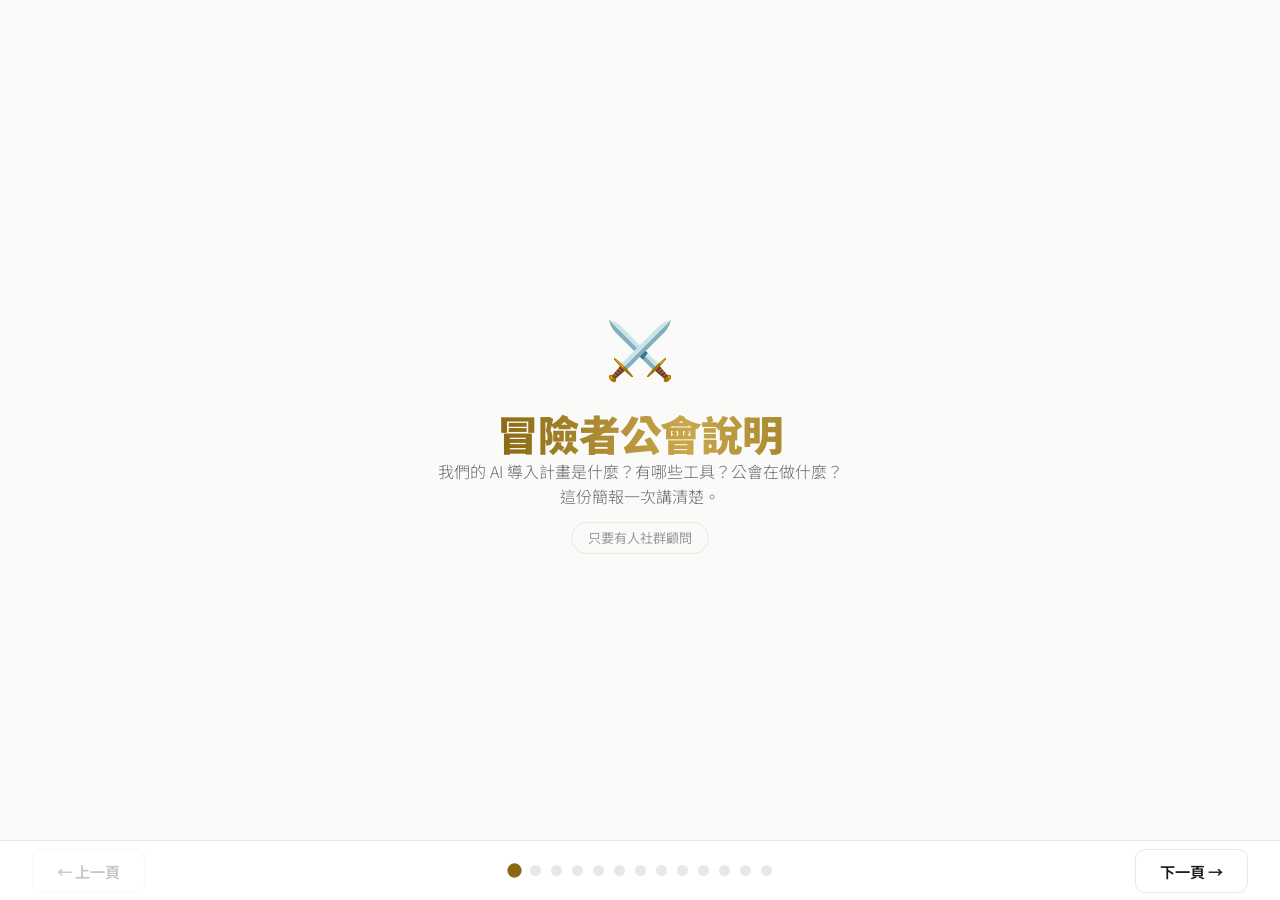
==== commit a7ed718e: "重新排版簡報：縮小字級與間距，確保所有頁面不需捲動" ====
--- a/Journal/guild-intro-presentation.html
+++ b/Journal/guild-intro-presentation.html
@@ -51,7 +51,7 @@
       opacity: 0; transform: translateY(30px);
       transition: opacity 0.5s ease, transform 0.5s ease;
       pointer-events: none; overflow-y: auto;
-      padding: 60px 60px 80px;
+      padding: 32px 48px 20px;
       display: flex; flex-direction: column; align-items: center; justify-content: center;
     }
     .slide.active { opacity: 1; transform: translateY(0); pointer-events: auto; }
@@ -111,7 +111,7 @@
 
     /* ===== Typography ===== */
     .hero-title {
-      font-size: 3.2rem; font-weight: 900; letter-spacing: -0.03em; line-height: 1.2;
+      font-size: 2.6rem; font-weight: 900; letter-spacing: -0.03em; line-height: 1.2;
       background: linear-gradient(90deg, #8b6914, #c9a84c, #8b6914, #c9a84c);
       background-size: 200% auto;
       -webkit-background-clip: text; -webkit-text-fill-color: transparent;
@@ -120,46 +120,46 @@
     @keyframes shimmer { to { background-position: 200% center; } }
 
     .headline {
-      font-size: 2.4rem; font-weight: 900; letter-spacing: -0.02em;
-      line-height: 1.25; color: var(--text); margin-bottom: 12px;
+      font-size: 1.7rem; font-weight: 900; letter-spacing: -0.02em;
+      line-height: 1.25; color: var(--text); margin-bottom: 6px;
     }
     .lead {
-      font-size: 1.2rem; font-weight: 400; color: var(--text-muted);
-      line-height: 1.7; margin-bottom: 32px;
-    }
-    .card-title { font-size: 1.1rem; font-weight: 700; margin-bottom: 6px; }
-    .card-text { font-size: 0.95rem; color: var(--text-muted); line-height: 1.6; }
+      font-size: 0.95rem; font-weight: 400; color: var(--text-muted);
+      line-height: 1.6; margin-bottom: 16px;
+    }
+    .card-title { font-size: 0.92rem; font-weight: 700; margin-bottom: 4px; }
+    .card-text { font-size: 0.82rem; color: var(--text-muted); line-height: 1.5; }
     .section-label {
-      font-size: 0.8rem; font-weight: 700; text-transform: uppercase;
-      letter-spacing: 0.12em; color: var(--accent); margin-bottom: 10px;
-    }
-    .big-emoji { font-size: 5rem; margin-bottom: 24px; }
+      font-size: 0.7rem; font-weight: 700; text-transform: uppercase;
+      letter-spacing: 0.12em; color: var(--accent); margin-bottom: 6px;
+    }
+    .big-emoji { font-size: 3.5rem; margin-bottom: 16px; }
     .brand-tag {
-      display: inline-block; margin-top: 28px;
-      font-size: 0.9rem; color: var(--text-light);
-      border: 1px solid var(--border); border-radius: 24px; padding: 6px 20px;
+      display: inline-block; margin-top: 12px;
+      font-size: 0.82rem; color: var(--text-light);
+      border: 1px solid var(--border); border-radius: 24px; padding: 4px 16px;
     }
     .subtitle {
-      font-size: 1.15rem; color: var(--text-muted); font-weight: 300;
-      max-width: 520px; line-height: 1.7;
+      font-size: 1rem; color: var(--text-muted); font-weight: 300;
+      max-width: 520px; line-height: 1.6;
     }
 
     /* ===== Cards ===== */
     .card-grid {
       display: grid;
-      grid-template-columns: repeat(auto-fit, minmax(240px, 1fr));
-      gap: 20px;
+      grid-template-columns: repeat(auto-fit, minmax(200px, 1fr));
+      gap: 12px;
     }
     .s-card {
       background: var(--card-bg); border: 1px solid var(--border);
-      border-radius: 14px; padding: 28px; transition: box-shadow 0.15s;
+      border-radius: 12px; padding: 16px; transition: box-shadow 0.15s;
     }
     .s-card:hover { box-shadow: 0 4px 16px rgba(0,0,0,0.05); }
 
     /* Tool cards with colored left border */
     .tool-card {
       background: var(--card-bg); border: 1px solid var(--border);
-      border-radius: 14px; padding: 24px; transition: box-shadow 0.15s;
+      border-radius: 12px; padding: 14px; transition: box-shadow 0.15s;
       border-left: 4px solid var(--border);
     }
     .tool-card:hover { box-shadow: 0 4px 16px rgba(0,0,0,0.05); }
@@ -168,8 +168,8 @@
     .tool-card.claude-cowork { border-left-color: var(--green); }
     .tool-card.claude-code { border-left-color: var(--red); }
 
-    .tool-icon { font-size: 1.8rem; margin-bottom: 12px; }
-    .tool-name { font-size: 1.05rem; font-weight: 700; margin-bottom: 4px; }
+    .tool-icon { font-size: 1.3rem; margin-bottom: 6px; }
+    .tool-name { font-size: 0.92rem; font-weight: 700; margin-bottom: 2px; }
     .tool-badge {
       display: inline-block; font-size: 0.72rem; font-weight: 600;
       padding: 2px 10px; border-radius: 12px; margin-bottom: 10px;
@@ -177,63 +177,63 @@
     .badge-all { background: #e8f4f8; color: #4a7c96; }
     .badge-agent { background: var(--green-bg); color: var(--green); }
     .badge-dev { background: var(--red-bg); color: var(--red); }
-    .tool-desc { font-size: 0.9rem; color: var(--text-muted); line-height: 1.6; margin-bottom: 12px; }
+    .tool-desc { font-size: 0.78rem; color: var(--text-muted); line-height: 1.5; margin-bottom: 8px; }
     .tool-example {
-      font-size: 0.82rem; color: var(--accent); background: var(--accent-light);
+      font-size: 0.75rem; color: var(--accent); background: var(--accent-light);
       border: 1px solid var(--accent-border); border-radius: 8px;
-      padding: 10px 14px; line-height: 1.6;
+      padding: 7px 10px; line-height: 1.5;
     }
     .tool-example strong { font-weight: 600; }
 
     /* ===== Guild Activities ===== */
     .activity-card {
       background: var(--card-bg); border: 1px solid var(--border);
-      border-radius: 14px; padding: 28px; text-align: center;
+      border-radius: 12px; padding: 18px; text-align: center;
       transition: box-shadow 0.15s;
     }
     .activity-card:hover { box-shadow: 0 4px 16px rgba(0,0,0,0.05); }
-    .activity-icon { font-size: 2.5rem; margin-bottom: 16px; }
-    .activity-name { font-size: 1.1rem; font-weight: 700; margin-bottom: 8px; }
-    .activity-desc { font-size: 0.88rem; color: var(--text-muted); line-height: 1.6; }
+    .activity-icon { font-size: 1.8rem; margin-bottom: 8px; }
+    .activity-name { font-size: 0.92rem; font-weight: 700; margin-bottom: 4px; }
+    .activity-desc { font-size: 0.78rem; color: var(--text-muted); line-height: 1.5; }
 
     /* ===== Values / Concept Cards ===== */
     .concept-card {
       background: var(--card-bg); border: 1px solid var(--border);
-      border-radius: 14px; padding: 36px; margin-bottom: 20px;
+      border-radius: 12px; padding: 14px 16px; margin-bottom: 8px;
     }
     .concept-label {
-      display: inline-block; font-size: 0.78rem; font-weight: 600;
+      display: inline-block; font-size: 0.72rem; font-weight: 600;
       color: var(--accent); background: var(--accent-light);
-      border-radius: 16px; padding: 4px 14px; margin-bottom: 16px;
-    }
-    .concept-title { font-size: 1.3rem; font-weight: 700; margin-bottom: 12px; }
-    .concept-text { font-size: 1rem; color: var(--text-muted); line-height: 1.8; }
+      border-radius: 16px; padding: 3px 12px; margin-bottom: 10px;
+    }
+    .concept-title { font-size: 0.95rem; font-weight: 700; margin-bottom: 4px; }
+    .concept-text { font-size: 0.82rem; color: var(--text-muted); line-height: 1.5; }
 
     /* ===== Security Section ===== */
     .security-card {
       background: var(--card-bg); border: 1px solid var(--border);
-      border-radius: 14px; padding: 24px; display: flex; gap: 16px; align-items: flex-start;
-    }
-    .security-icon { font-size: 1.6rem; flex-shrink: 0; margin-top: 2px; }
-    .security-title { font-size: 1rem; font-weight: 700; margin-bottom: 4px; }
-    .security-text { font-size: 0.9rem; color: var(--text-muted); line-height: 1.6; }
+      border-radius: 12px; padding: 14px 16px; display: flex; gap: 12px; align-items: flex-start;
+    }
+    .security-icon { font-size: 1.2rem; flex-shrink: 0; margin-top: 1px; }
+    .security-title { font-size: 0.88rem; font-weight: 700; margin-bottom: 2px; }
+    .security-text { font-size: 0.78rem; color: var(--text-muted); line-height: 1.5; }
 
     /* ===== Summary Banner ===== */
     .summary-banner {
       background: var(--warm-bg); border: 1px solid var(--accent-border);
-      border-radius: 14px; padding: 24px 28px;
-      font-size: 1.05rem; color: var(--text-muted); line-height: 1.8;
+      border-radius: 12px; padding: 14px 18px;
+      font-size: 0.85rem; color: var(--text-muted); line-height: 1.6;
     }
 
     /* ===== Responsive ===== */
     @media (max-width: 768px) {
-      .slide { padding: 32px 24px 72px; }
-      .hero-title { font-size: 2rem; }
-      .headline { font-size: 1.6rem; }
-      .lead { font-size: 1rem; }
+      .slide { padding: 20px 16px 16px; }
+      .hero-title { font-size: 1.8rem; }
+      .headline { font-size: 1.3rem; }
+      .lead { font-size: 0.85rem; }
       .card-grid { grid-template-columns: 1fr; }
-      .s-card, .tool-card, .concept-card { padding: 18px; }
-      .tool-name { font-size: 0.95rem; }
+      .s-card, .tool-card, .concept-card { padding: 12px; }
+      .tool-name { font-size: 0.85rem; }
     }
   </style>
 </head>
@@ -257,7 +257,7 @@
         <p class="section-label animate stagger-1">01 — AI 工具總覽</p>
         <h2 class="headline animate stagger-2">我們用了哪些 AI？</h2>
 
-        <div style="display: grid; grid-template-columns: 1fr 1fr; gap: 16px;">
+        <div style="display: grid; grid-template-columns: 1fr 1fr; gap: 10px;">
           <div class="tool-card gemini animate stagger-3">
             <div class="tool-icon">✦</div>
             <div class="tool-name">Gemini Pro</div>
@@ -296,7 +296,7 @@
           </div>
         </div>
 
-        <div class="summary-banner animate stagger-7" style="margin-top: 20px;">
+        <div class="summary-banner animate stagger-7" style="margin-top: 12px;">
           簡單說：Gemini 處理日常快速任務和生圖。Claude Chat 接手更重的分析與寫作。Claude Cowork + Code 負責跨系統自動化——這是我們 AI 導入計畫的核心。
         </div>
       </div>
@@ -324,10 +324,10 @@
           </div>
         </div>
 
-        <div class="concept-card animate stagger-5" style="margin-top: 24px; background: var(--warm-bg); border-color: var(--accent-border);">
+        <div class="concept-card animate stagger-5" style="margin-top: 14px; background: var(--warm-bg); border-color: var(--accent-border);">
           <span class="concept-label">實際應用場景</span>
           <p class="concept-text" style="margin-bottom: 0;">
-            「幫我讀桌面那份客戶的 Brief PDF，再對照 Downloads 裡上個月的結案報告，整理出這次提案需要注意的重點，用條列式寫成一頁摘要。」<br><br>
+            「幫我讀桌面那份客戶的 Brief PDF，再對照 Downloads 裡上個月的結案報告，整理出這次提案需要注意的重點，用條列式寫成一頁摘要。」<br>
             以前這些動作要你自己開檔案、來回對照、手動整理。現在一句話，Cowork 全部搞定。
           </p>
         </div>
@@ -341,29 +341,29 @@
         <h2 class="headline animate stagger-2">一句話省掉三輪對話</h2>
         <p class="lead animate stagger-3">來回越多輪，消耗越多流量。把需求一次講清楚，效果更好還更省。</p>
 
-        <div style="display: grid; grid-template-columns: 1fr 1fr; gap: 20px;" class="animate stagger-4">
+        <div style="display: grid; grid-template-columns: 1fr 1fr; gap: 12px;" class="animate stagger-4">
           <div class="s-card" style="border-left: 4px solid var(--red);">
             <div class="card-title" style="color: var(--red);">❌ 這樣很浪費</div>
-            <p class="card-text" style="line-height: 2;">
+            <p class="card-text" style="line-height: 1.7;">
               第 1 輪：「幫我整理報告」<br>
               第 2 輪：「要用表格」<br>
               第 3 輪：「加上日期」<br>
               第 4 輪：「再加客戶名稱」
             </p>
-            <p class="card-text" style="margin-top: 12px; font-weight: 600; color: var(--red);">= 4 輪對話的流量</p>
+            <p class="card-text" style="margin-top: 6px; font-weight: 600; color: var(--red);">= 4 輪對話的流量</p>
           </div>
           <div class="s-card" style="border-left: 4px solid var(--green);">
             <div class="card-title" style="color: var(--green);">✅ 這樣最省</div>
-            <p class="card-text" style="line-height: 2;">
+            <p class="card-text" style="line-height: 1.7;">
               「幫我把這份資料整理成<strong>表格</strong>，<br>
               欄位要有<strong>日期、客戶名稱、金額</strong>，<br>
               按<strong>日期排序</strong>」
             </p>
-            <p class="card-text" style="margin-top: 12px; font-weight: 600; color: var(--green);">= 1 輪搞定，品質還更好</p>
-          </div>
-        </div>
-
-        <div class="summary-banner animate stagger-5" style="margin-top: 24px;">
+            <p class="card-text" style="margin-top: 6px; font-weight: 600; color: var(--green);">= 1 輪搞定，品質還更好</p>
+          </div>
+        </div>
+
+        <div class="summary-banner animate stagger-5" style="margin-top: 14px;">
           💡 格式、欄位、排序、語氣、長度——想到什麼就一次寫上去，不要等 Claude 來猜。
         </div>
       </div>
@@ -376,24 +376,23 @@
         <h2 class="headline animate stagger-2">檔案不要整份丟，說清楚範圍</h2>
         <p class="lead animate stagger-3">檔案越大，Claude 處理時消耗的流量越多。先指定你需要的部分就好。</p>
 
-        <div style="display: grid; grid-template-columns: 1fr 1fr; gap: 20px;" class="animate stagger-4">
+        <div style="display: grid; grid-template-columns: 1fr 1fr; gap: 12px;" class="animate stagger-4">
           <div class="s-card" style="border-left: 4px solid var(--red);">
             <div class="card-title" style="color: var(--red);">❌ 整份丟進去</div>
             <p class="card-text">丟一份 100 頁 PDF<br>「幫我看看這份」</p>
-            <p class="card-text" style="margin-top: 12px; font-weight: 600; color: var(--red);">Claude 讀完 100 頁才開始想</p>
+            <p class="card-text" style="margin-top: 6px; font-weight: 600; color: var(--red);">Claude 讀完 100 頁才開始想</p>
           </div>
           <div class="s-card" style="border-left: 4px solid var(--green);">
             <div class="card-title" style="color: var(--green);">✅ 指定範圍</div>
             <p class="card-text">「這份 PDF 的<strong>第 3-5 頁</strong>是客戶回饋，<br>幫我整理成重點條列」</p>
-            <p class="card-text" style="margin-top: 12px; font-weight: 600; color: var(--green);">只處理需要的部分，快又省</p>
-          </div>
-        </div>
-
-        <div class="concept-card animate stagger-5" style="margin-top: 24px; background: var(--warm-bg); border-color: var(--accent-border);">
+            <p class="card-text" style="margin-top: 6px; font-weight: 600; color: var(--green);">只處理需要的部分，快又省</p>
+          </div>
+        </div>
+
+        <div class="concept-card animate stagger-5" style="margin-top: 14px; background: var(--warm-bg); border-color: var(--accent-border);">
           <span class="concept-label">適用場景</span>
           <p class="concept-text" style="margin-bottom: 0;">
-            大型簡報、長篇報告、多份檔案——先告訴 Claude 你要看哪幾頁、哪個段落、哪幾個欄位。<br>
-            比起整份丟，指定範圍省下的流量可以差到 <strong>5-10 倍</strong>。
+            大型簡報、長篇報告、多份檔案——先告訴 Claude 你要看哪幾頁、哪個段落、哪幾個欄位。比起整份丟，指定範圍省下的流量可以差到 <strong>5-10 倍</strong>。
           </p>
         </div>
       </div>
@@ -408,26 +407,26 @@
 
         <div class="card-grid animate stagger-4">
           <div class="s-card" style="border-top: 4px solid #90caf9; text-align: center;">
-            <div style="font-size: 2rem; margin-bottom: 8px;">⚡</div>
+            <div style="font-size: 1.5rem; margin-bottom: 4px;">⚡</div>
             <div class="card-title">Haiku</div>
-            <p class="card-text" style="margin-bottom: 12px;">最快、最便宜</p>
-            <p class="card-text" style="font-size: 0.85rem;">翻譯、摘要、格式轉換<br>簡單問答、改錯字</p>
+            <p class="card-text" style="margin-bottom: 6px;">最快、最便宜</p>
+            <p class="card-text" style="font-size: 0.8rem;">翻譯、摘要、格式轉換<br>簡單問答、改錯字</p>
           </div>
           <div class="s-card" style="border-top: 4px solid var(--accent); text-align: center;">
-            <div style="font-size: 2rem; margin-bottom: 8px;">⭐</div>
+            <div style="font-size: 1.5rem; margin-bottom: 4px;">⭐</div>
             <div class="card-title">Sonnet</div>
-            <p class="card-text" style="margin-bottom: 12px; font-weight: 600; color: var(--accent);">日常首選，9 成工作用這個</p>
-            <p class="card-text" style="font-size: 0.85rem;">寫報告、分析數據、整理資料<br>提案初稿、會議紀錄</p>
+            <p class="card-text" style="margin-bottom: 6px; font-weight: 600; color: var(--accent);">日常首選，9 成工作用這個</p>
+            <p class="card-text" style="font-size: 0.8rem;">寫報告、分析數據、整理資料<br>提案初稿、會議紀錄</p>
           </div>
           <div class="s-card" style="border-top: 4px solid #ce93d8; text-align: center;">
-            <div style="font-size: 2rem; margin-bottom: 8px;">🧠</div>
+            <div style="font-size: 1.5rem; margin-bottom: 4px;">🧠</div>
             <div class="card-title">Opus</div>
-            <p class="card-text" style="margin-bottom: 12px;">最強但最貴</p>
-            <p class="card-text" style="font-size: 0.85rem;">複雜策略分析、多份文件交叉比對<br>Sonnet 搞不定的時候才用</p>
-          </div>
-        </div>
-
-        <div class="summary-banner animate stagger-5" style="margin-top: 24px;">
+            <p class="card-text" style="margin-bottom: 6px;">最強但最貴</p>
+            <p class="card-text" style="font-size: 0.8rem;">複雜策略分析、多份文件交叉比對<br>Sonnet 搞不定的時候才用</p>
+          </div>
+        </div>
+
+        <div class="summary-banner animate stagger-5" style="margin-top: 14px;">
           🎯 記法：<strong>預設 Sonnet，簡單的事降 Haiku，真的卡住才升 Opus。</strong><br>
           切換方式：對話框左下角的模型名稱，點一下就能換。
         </div>
@@ -441,8 +440,8 @@
         <h2 class="headline animate stagger-2">Project Knowledge<br>讓 Claude 記住你的工作方式</h2>
         <p class="lead animate stagger-3">每次都要重新貼品牌指南、報告格式？放進 Project，Claude 自動參考，不用重複說明。</p>
 
-        <p class="card-text animate stagger-4" style="font-weight: 700; color: var(--text); margin-bottom: 12px; font-size: 1rem;">📂 放什麼進去？</p>
-        <div class="card-grid animate stagger-4" style="margin-bottom: 28px;">
+        <p class="card-text animate stagger-4" style="font-weight: 700; color: var(--text); margin-bottom: 6px; font-size: 0.88rem;">📂 放什麼進去？</p>
+        <div class="card-grid animate stagger-4" style="margin-bottom: 12px;">
           <div class="s-card">
             <div class="card-title">📋 客戶資料</div>
             <p class="card-text">Brief 範本、品牌 Tone 指南、視覺規範</p>
@@ -457,23 +456,23 @@
           </div>
         </div>
 
-        <p class="card-text animate stagger-5" style="font-weight: 700; color: var(--text); margin-bottom: 12px; font-size: 1rem;">🛠️ 怎麼建？三步搞定</p>
-        <div style="display: grid; grid-template-columns: repeat(3, 1fr); gap: 16px;" class="animate stagger-5">
+        <p class="card-text animate stagger-5" style="font-weight: 700; color: var(--text); margin-bottom: 6px; font-size: 0.88rem;">🛠️ 怎麼建？三步搞定</p>
+        <div style="display: grid; grid-template-columns: repeat(3, 1fr); gap: 10px;" class="animate stagger-5">
           <div class="s-card" style="text-align: center;">
-            <div style="font-size: 1.6rem; margin-bottom: 8px; color: var(--accent); font-weight: 900;">1</div>
+            <div style="font-size: 1.1rem; margin-bottom: 4px; color: var(--accent); font-weight: 900;">1</div>
             <p class="card-text">在 Claude 左側欄點<br><strong>「Projects」→「New」</strong></p>
           </div>
           <div class="s-card" style="text-align: center;">
-            <div style="font-size: 1.6rem; margin-bottom: 8px; color: var(--accent); font-weight: 900;">2</div>
+            <div style="font-size: 1.1rem; margin-bottom: 4px; color: var(--accent); font-weight: 900;">2</div>
             <p class="card-text">點 <strong>「Add content」</strong><br>上傳檔案或貼上文字</p>
           </div>
           <div class="s-card" style="text-align: center;">
-            <div style="font-size: 1.6rem; margin-bottom: 8px; color: var(--accent); font-weight: 900;">3</div>
+            <div style="font-size: 1.1rem; margin-bottom: 4px; color: var(--accent); font-weight: 900;">3</div>
             <p class="card-text">在 Project 裡<strong>開新對話</strong><br>Claude 自動參考這些資料</p>
           </div>
         </div>
 
-        <div class="summary-banner animate stagger-6" style="margin-top: 20px;">
+        <div class="summary-banner animate stagger-6" style="margin-top: 10px;">
           💡 同類型資料放同一個 Project。例如「麥當勞專案」放一個、「公司規範」放一個，不要全部混在一起。
         </div>
       </div>
@@ -504,7 +503,7 @@
           </div>
         </div>
 
-        <div class="summary-banner animate stagger-5" style="margin-top: 28px;">
+        <div class="summary-banner animate stagger-5" style="margin-top: 14px;">
           🎁 <strong>公會成員福利：</strong>公司補助 Claude Team Pro 方案，全額支持你的魔法修煉之路。
         </div>
       </div>
@@ -520,7 +519,7 @@
           <span class="concept-label">觀念一</span>
           <h3 class="concept-title">每個角色都缺一不可</h3>
           <p class="concept-text">我們不是「魔法師至上」的組織。我們想召集的是血液裡流著魔法師基因的朋友，但這個世界還是需要鍊金術師、吟遊詩人、鐵匠、道具商人、酒館老闆——每一個角色都缺一不可。</p>
-          <p class="concept-text" style="margin-top: 16px;">即使你不加入冒險者公會，你可以做的是盡量丟出工作上覺得麻煩的痛點、卡點，這些都會是可以讓魔法師鍛鍊使用的史萊姆。</p>
+          <p class="concept-text" style="margin-top: 8px;">即使你不加入冒險者公會，你可以做的是盡量丟出工作上覺得麻煩的痛點、卡點，這些都會是可以讓魔法師鍛鍊使用的史萊姆。</p>
         </div>
       </div>
     </div>
@@ -549,7 +548,7 @@
           <span class="concept-label">觀念三</span>
           <h3 class="concept-title">失敗是計畫的一部分，無知是意料中的事</h3>
           <p class="concept-text">我們會試很多東西，有些會很好用，有些會發現不適合，這很正常。我們也會發現自己不知道很多事情，但 AI 可以給我們問。</p>
-          <p class="concept-text" style="margin-top: 16px;">不管是冒險者公會的成員覺得「我怎麼弄不出來」，還是其他同事覺得「這工具好像沒比較快」——都不需要因此覺得是自己的問題。我們一起調整就好。</p>
+          <p class="concept-text" style="margin-top: 8px;">不管是冒險者公會的成員覺得「我怎麼弄不出來」，還是其他同事覺得「這工具好像沒比較快」——都不需要因此覺得是自己的問題。我們一起調整就好。</p>
         </div>
       </div>
     </div>
@@ -561,7 +560,7 @@
         <h2 class="headline animate stagger-2">Claude Team Plan 的資安保障</h2>
         <p class="lead animate stagger-3">公司的資料安全是最高優先級。Claude Team Plan 提供企業級的隱私與安全保護。</p>
 
-        <div style="display: grid; gap: 16px;">
+        <div style="display: grid; gap: 10px;">
           <div class="security-card animate stagger-3">
             <div class="security-icon">🔒</div>
             <div>
@@ -598,9 +597,9 @@
     <div class="slide" data-index="12" style="text-align: center;">
       <div class="slide-inner" style="display: flex; flex-direction: column; align-items: center;">
         <div class="big-emoji animate stagger-1">🚀</div>
-        <h2 class="hero-title animate stagger-2" style="font-size: 2.8rem;">一起冒險吧！</h2>
+        <h2 class="hero-title animate stagger-2" style="font-size: 2.2rem;">一起冒險吧！</h2>
         <p class="subtitle animate stagger-3">有問題隨時問，有痛點盡量丟。<br>不管你是什麼角色，都是這場冒險的一份子。</p>
-        <p class="animate stagger-4" style="margin-top: 36px; font-size: 0.85rem; color: var(--text-light);">只要有人社群顧問 × 冒險者公會 ⚔️</p>
+        <p class="animate stagger-4" style="margin-top: 20px; font-size: 0.82rem; color: var(--text-light);">只要有人社群顧問 × 冒險者公會 ⚔️</p>
       </div>
     </div>
 
